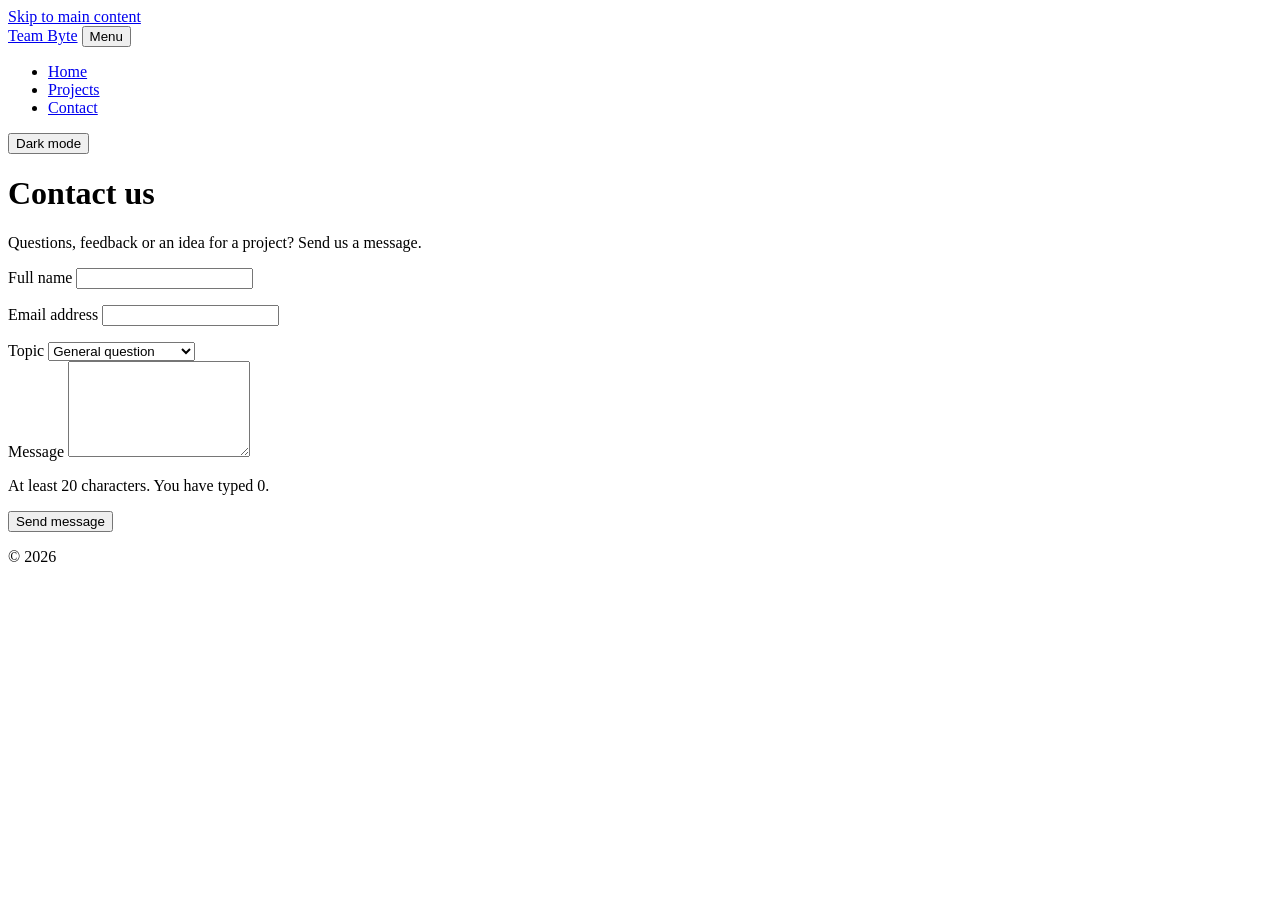
==== contact.html @ f0eadbe1 "ruth" ====
<!DOCTYPE html>
<html lang="en">
<head>
  <meta charset="UTF-8">
  <meta name="viewport" content="width=device-width, initial-scale=1.0">
  <meta name="description" content="Send a message to Team Byte.">
  <title>Contact | Team Byte</title>
  <link rel="stylesheet" href="css/styles.css">
  <script src="js/script.js" defer></script>
</head>
<body>
  <a class="skip-link" href="#main">Skip to main content</a>

  <header class="site-header">
    <div class="container header-inner">
      <a class="logo" href="index.html">Team Byte</a>
      <button class="nav-toggle" type="button" aria-expanded="false" aria-controls="site-nav">Menu</button>
      <nav id="site-nav" class="site-nav" aria-label="Main">
        <ul>
          <li><a href="index.html">Home</a></li>
          <li><a href="projects.html">Projects</a></li>
          <li><a href="contact.html" aria-current="page">Contact</a></li>
        </ul>
      </nav>
      <button class="theme-toggle" type="button" aria-pressed="false">Dark mode</button>
    </div>
  </header>

  <main id="main" class="container">
    <header class="page-header">
      <h1>Contact us</h1>
      <p class="lead">Questions, feedback or an idea for a project? Send us a message.</p>
    </header>

    <form id="contact-form" class="contact-form" novalidate>
      <div class="field">
        <label for="name">Full name</label>
        <input type="text" id="name" name="name" autocomplete="name" required aria-describedby="name-error">
        <p class="error" id="name-error"></p>
      </div>

      <div class="field">
        <label for="email">Email address</label>
        <input type="email" id="email" name="email" autocomplete="email" required aria-describedby="email-error">
        <p class="error" id="email-error"></p>
      </div>

      <div class="field">
        <label for="topic">Topic</label>
        <select id="topic" name="topic">
          <option value="general">General question</option>
          <option value="collaboration">Collaboration</option>
          <option value="feedback">Feedback on our site</option>
        </select>
      </div>

      <div class="field">
        <label for="message">Message</label>
        <textarea id="message" name="message" rows="6" required minlength="20" aria-describedby="message-hint message-error"></textarea>
        <p class="hint" id="message-hint">At least 20 characters. You have typed <span id="char-count">0</span>.</p>
        <p class="error" id="message-error"></p>
      </div>

      <button class="button" type="submit">Send message</button>
      <p id="form-status" class="form-status" role="status"></p>
    </form>
  </main>

  <footer class="site-footer">
    <div class="container">
      <p>© <span id="year">2026<Team kampwany. Built for CSC 216.</p>
    </div>
  </footer>
</body>
</html>
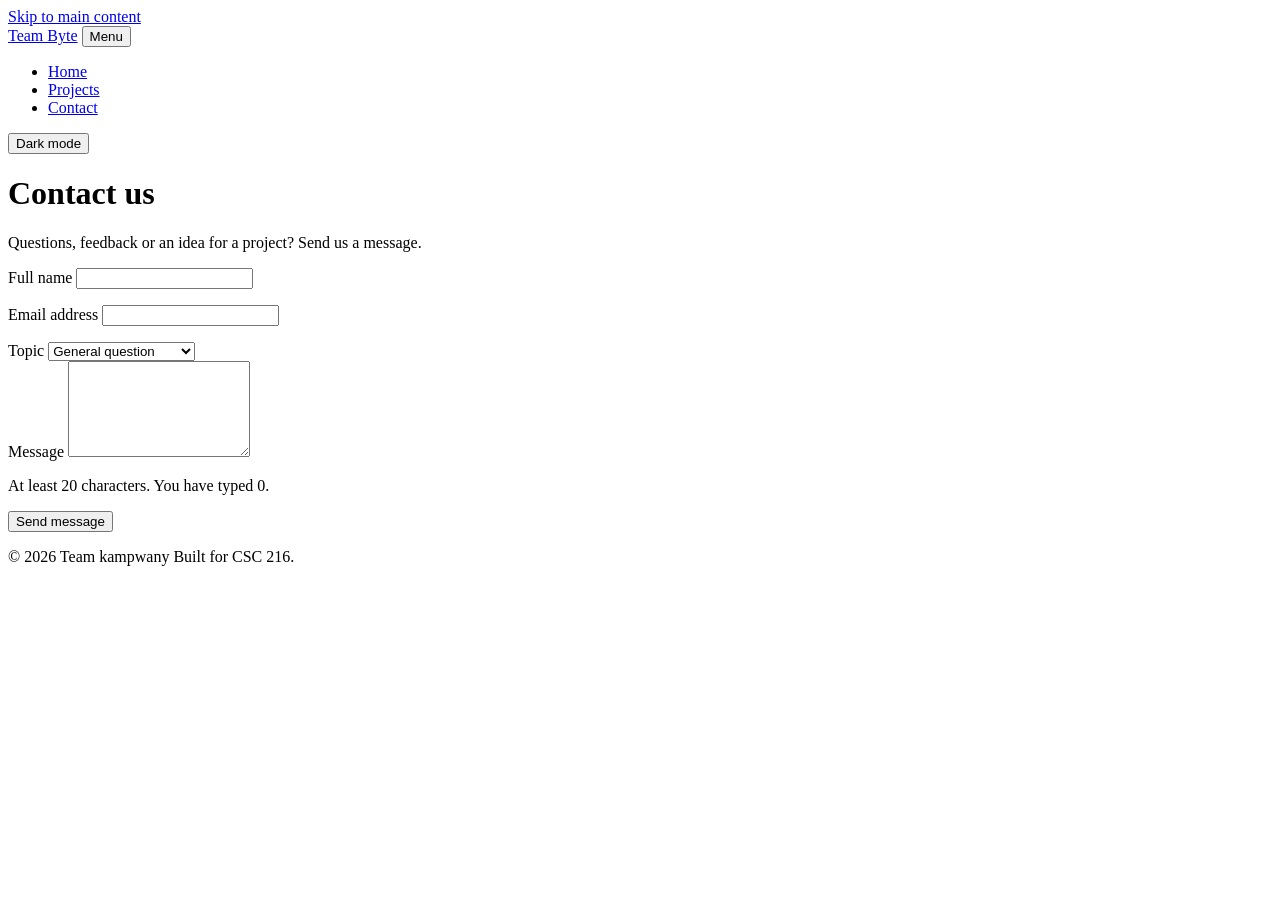
==== commit 16d32c21: "allan" ====
--- a/contact.html
+++ b/contact.html
@@ -4,7 +4,7 @@
   <meta charset="UTF-8">
   <meta name="viewport" content="width=device-width, initial-scale=1.0">
   <meta name="description" content="Send a message to Team Byte.">
-  <title>Contact | Team Byte</title>
+  <title>Contact | Kampwany</title>
   <link rel="stylesheet" href="css/styles.css">
   <script src="js/script.js" defer></script>
 </head>
@@ -68,7 +68,7 @@
 
   <footer class="site-footer">
     <div class="container">
-      <p>© <span id="year">2026<Team kampwany. Built for CSC 216.</p>
+      <p>© <span id="year">2026</span> Team kampwany Built for CSC 216.</p>
     </div>
   </footer>
 </body>
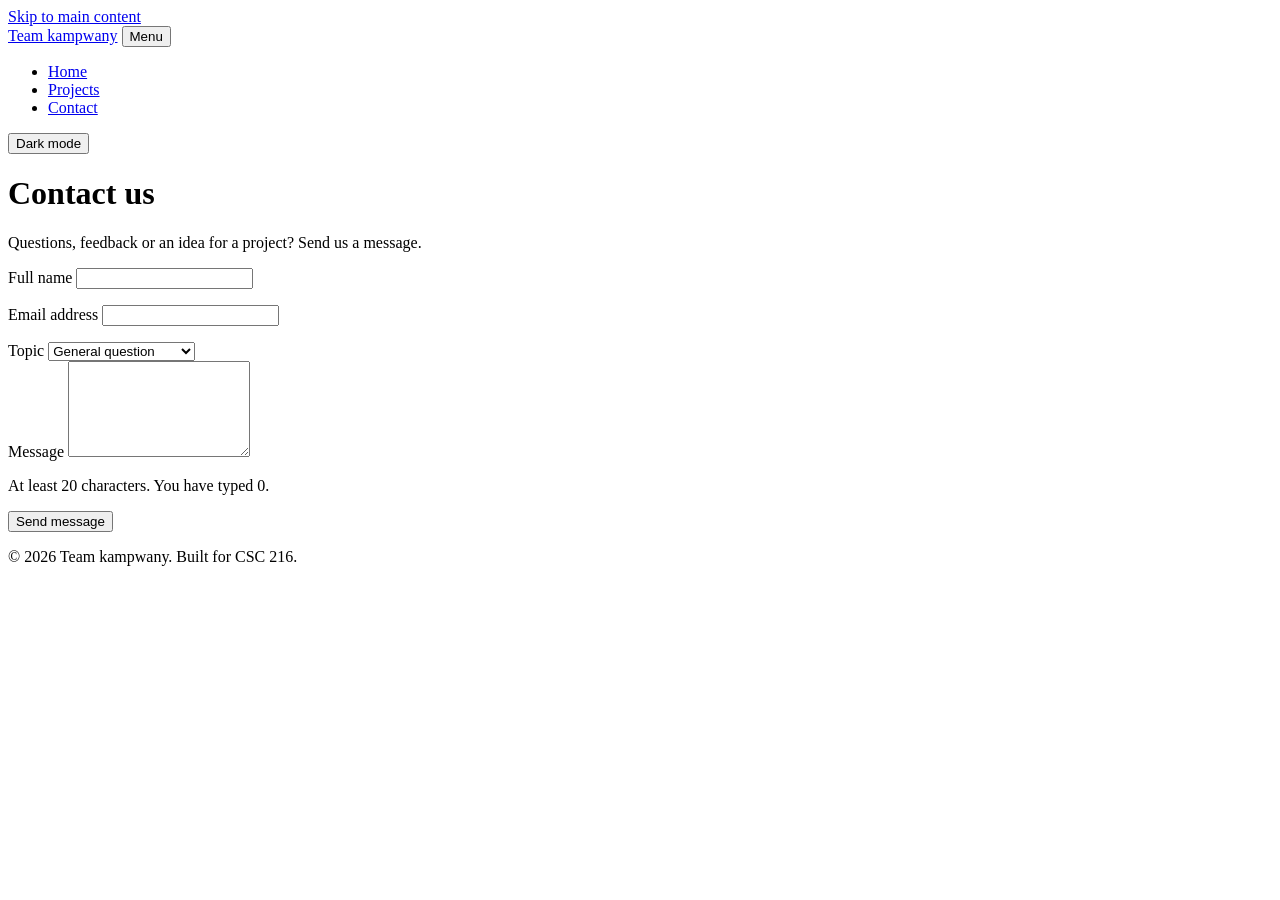
==== commit f07f2cab: "Merge branch 'main' of https://github.com/kampwany/css-and-js" ====
--- a/contact.html
+++ b/contact.html
@@ -3,8 +3,8 @@
 <head>
   <meta charset="UTF-8">
   <meta name="viewport" content="width=device-width, initial-scale=1.0">
-  <meta name="description" content="Send a message to Team Byte.">
-  <title>Contact | Kampwany</title>
+  <meta name="description" content="Send a message to Team kampwany.">
+  <title>Contact | Team kampwany</title>
   <link rel="stylesheet" href="css/styles.css">
   <script src="js/script.js" defer></script>
 </head>
@@ -13,7 +13,7 @@
 
   <header class="site-header">
     <div class="container header-inner">
-      <a class="logo" href="index.html">Team Byte</a>
+      <a class="logo" href="index.html">Team kampwany</a>
       <button class="nav-toggle" type="button" aria-expanded="false" aria-controls="site-nav">Menu</button>
       <nav id="site-nav" class="site-nav" aria-label="Main">
         <ul>
@@ -68,7 +68,7 @@
 
   <footer class="site-footer">
     <div class="container">
-      <p>© <span id="year">2026</span> Team kampwany Built for CSC 216.</p>
+      <p>© <span id="year">2026</span> Team kampwany. Built for CSC 216.</p>
     </div>
   </footer>
 </body>
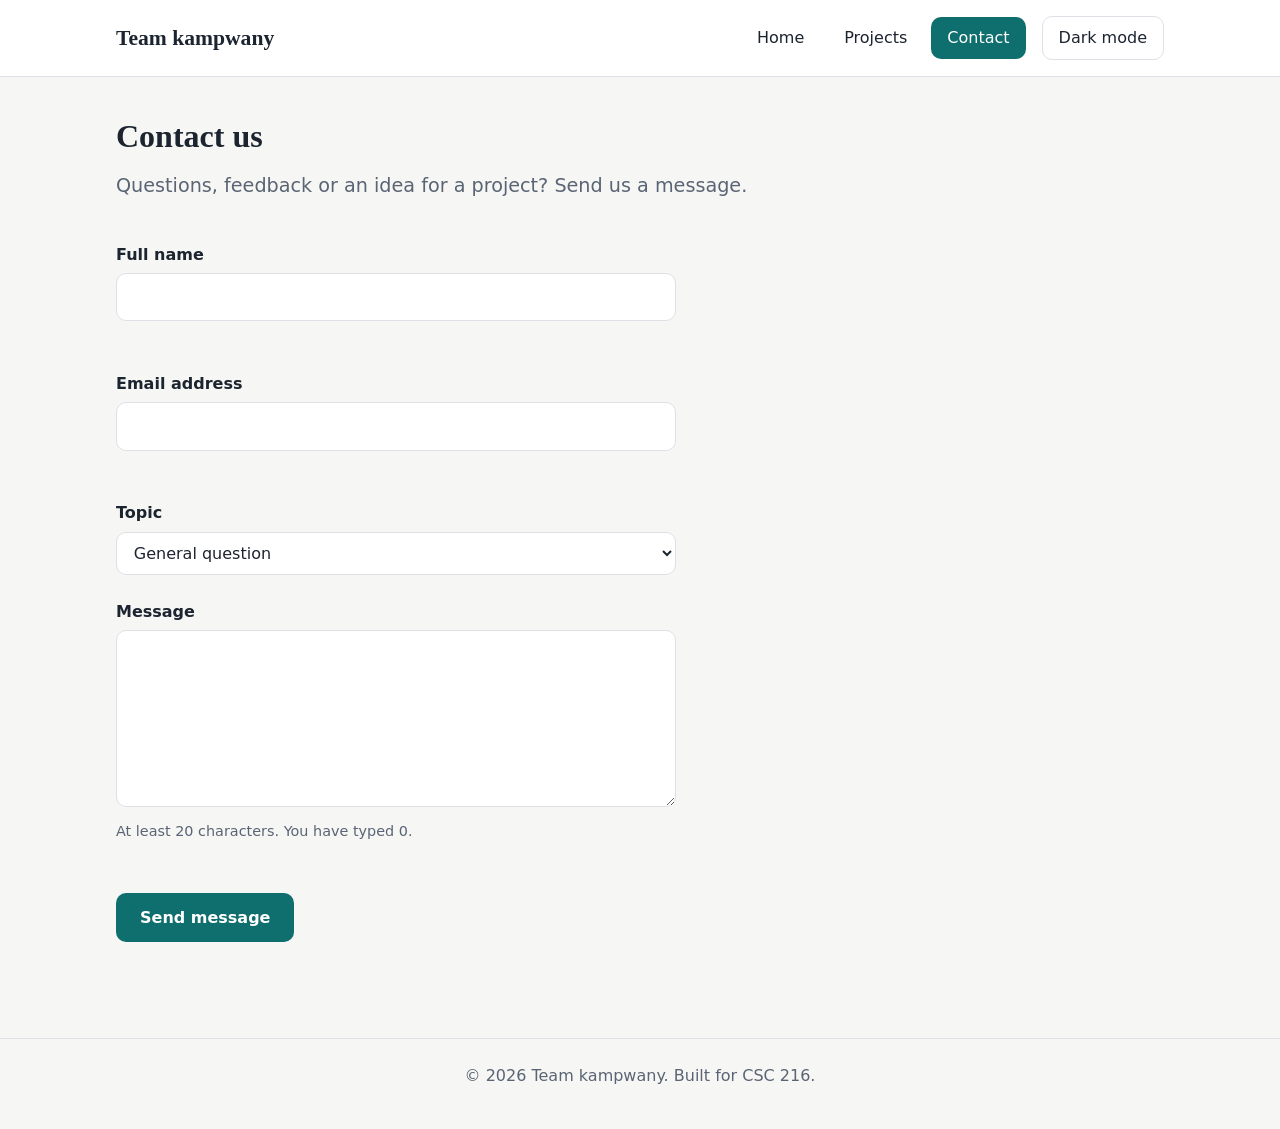
==== commit 0ba728fa: "allan" ====
--- a/contact.html
+++ b/contact.html
@@ -5,8 +5,8 @@
   <meta name="viewport" content="width=device-width, initial-scale=1.0">
   <meta name="description" content="Send a message to Team kampwany.">
   <title>Contact | Team kampwany</title>
-  <link rel="stylesheet" href="css/styles.css">
-  <script src="js/script.js" defer></script>
+  <link rel="stylesheet" href="style.css">
+  <script src="script.js" defer></script>
 </head>
 <body>
   <a class="skip-link" href="#main">Skip to main content</a>
--- a/style.css
+++ b/style.css
@@ -0,0 +1,422 @@
+/* =====================================================
+   Team website stylesheet (CSC 216, Lab 2)
+   One file styles every page on the site.
+   ===================================================== */
+
+/* ---------- 1. Design tokens ---------- */
+:root {
+  --color-bg: #f6f7f4;
+  --color-surface: #ffffff;
+  --color-text: #1c2430;
+  --color-muted: #5a6474;
+  --color-primary: #0f6e6e;
+  --color-primary-dark: #0a5050;
+  --color-on-primary: #ffffff;
+  --color-border: #dde1e6;
+  --color-error: #b3261e;
+  --color-success: #1e7b3a;
+
+  --font-body: system-ui, -apple-system, "Segoe UI", Roboto, Arial, sans-serif;
+  --font-heading: Georgia, "Times New Roman", serif;
+
+  --space-1: 0.5rem;
+  --space-2: 1rem;
+  --space-3: 1.5rem;
+  --space-4: 2.5rem;
+  --space-5: 4rem;
+
+  --radius: 10px;
+  --max-width: 1080px;
+}
+
+body.dark {
+  --color-bg: #11161d;
+  --color-surface: #1a212b;
+  --color-text: #e7ebf0;
+  --color-muted: #a2abb9;
+  --color-primary: #4fc1c1;
+  --color-primary-dark: #83d8d8;
+  --color-on-primary: #0b1f1f;
+  --color-border: #2b3340;
+  --color-error: #ff8a80;
+  --color-success: #7ddc97;
+  color-scheme: dark;
+}
+
+/* ---------- 2. Base and reset ---------- */
+*,
+*::before,
+*::after {
+  box-sizing: border-box;
+}
+
+body {
+  margin: 0;
+  font-family: var(--font-body);
+  font-size: 1rem;
+  line-height: 1.6;
+  color: var(--color-text);
+  background-color: var(--color-bg);
+  transition: background-color 0.3s ease, color 0.3s ease;
+}
+
+h1,
+h2,
+h3 {
+  font-family: var(--font-heading);
+  line-height: 1.2;
+  margin: 0 0 var(--space-2);
+}
+
+p {
+  margin: 0 0 var(--space-2);
+}
+
+a {
+  color: var(--color-primary);
+}
+
+a:hover {
+  color: var(--color-primary-dark);
+}
+
+img {
+  max-width: 100%;
+  display: block;
+}
+
+:focus-visible {
+  outline: 3px solid var(--color-primary);
+  outline-offset: 3px;
+}
+
+/* ---------- 3. Layout helpers ---------- */
+.container {
+  width: 100%;
+  max-width: var(--max-width);
+  margin-inline: auto;
+  padding-inline: var(--space-2);
+}
+
+.section {
+  padding-block: var(--space-4);
+}
+
+.skip-link {
+  position: absolute;
+  top: -4rem;
+  left: var(--space-2);
+  z-index: 100;
+  padding: var(--space-1) var(--space-2);
+  border-radius: var(--radius);
+  background-color: var(--color-primary);
+  color: var(--color-on-primary);
+}
+
+.skip-link:focus {
+  top: var(--space-2);
+}
+
+/* ---------- 4. Header and navigation ---------- */
+.site-header {
+  position: sticky;
+  top: 0;
+  z-index: 10;
+  background-color: var(--color-surface);
+  border-bottom: 1px solid var(--color-border);
+}
+
+.header-inner {
+  display: flex;
+  flex-wrap: wrap;
+  align-items: center;
+  gap: var(--space-2);
+  padding-block: var(--space-2);
+}
+
+.logo {
+  margin-right: auto;
+  font-family: var(--font-heading);
+  font-size: 1.35rem;
+  font-weight: 700;
+  color: var(--color-text);
+  text-decoration: none;
+}
+
+.site-nav ul {
+  display: flex;
+  gap: var(--space-1);
+  margin: 0;
+  padding: 0;
+  list-style: none;
+}
+
+.site-nav a {
+  display: block;
+  padding: var(--space-1) var(--space-2);
+  border-radius: var(--radius);
+  color: var(--color-text);
+  font-weight: 500;
+  text-decoration: none;
+}
+
+.site-nav a:hover {
+  background-color: var(--color-bg);
+}
+
+.site-nav a[aria-current="page"] {
+  background-color: var(--color-primary);
+  color: var(--color-on-primary);
+}
+
+.nav-toggle,
+.theme-toggle {
+  padding: var(--space-1) var(--space-2);
+  border: 1px solid var(--color-border);
+  border-radius: var(--radius);
+  background-color: transparent;
+  color: var(--color-text);
+  font: inherit;
+  cursor: pointer;
+}
+
+.theme-toggle[aria-pressed="true"] {
+  border-color: var(--color-primary);
+  color: var(--color-primary);
+}
+
+.nav-toggle {
+  display: none;
+}
+
+/* ---------- 5. Buttons and hero ---------- */
+.button {
+  display: inline-block;
+  padding: 0.75rem 1.5rem;
+  border: none;
+  border-radius: var(--radius);
+  background-color: var(--color-primary);
+  color: var(--color-on-primary);
+  font: inherit;
+  font-weight: 600;
+  text-decoration: none;
+  cursor: pointer;
+  transition: background-color 0.2s ease, transform 0.2s ease;
+}
+
+.button:hover {
+  background-color: var(--color-primary-dark);
+  color: var(--color-on-primary);
+  transform: translateY(-2px);
+}
+
+.hero {
+  padding-block: var(--space-5);
+  background: linear-gradient(135deg, var(--color-surface), var(--color-bg));
+  border-bottom: 1px solid var(--color-border);
+}
+
+.hero h1 {
+  max-width: 18ch;
+  font-size: clamp(2rem, 5vw, 3.25rem);
+}
+
+.eyebrow {
+  margin-bottom: var(--space-1);
+  color: var(--color-primary);
+  font-size: 0.8rem;
+  font-weight: 700;
+  letter-spacing: 0.12em;
+  text-transform: uppercase;
+}
+
+.lead {
+  max-width: 55ch;
+  margin-bottom: var(--space-3);
+  color: var(--color-muted);
+  font-size: 1.2rem;
+}
+
+.page-header {
+  padding-block: var(--space-4) var(--space-2);
+}
+
+/* ---------- 6. Cards and grids ---------- */ 
+.team-grid, 
+.project-grid { 
+  display: grid; 
+  grid-template-columns: repeat(auto-fit, minmax(260px, 1fr)); 
+  gap: var(--space-3); 
+} 
+ 
+.card { 
+  padding: var(--space-3); 
+  border: 1px solid var(--color-border); 
+  border-radius: var(--radius); 
+  background-color: var(--color-surface); 
+} 
+ 
+.avatar { 
+  display: grid; 
+  place-items: center; 
+  width: 64px; 
+  height: 64px; 
+  margin-bottom: var(--space-2); 
+  border-radius: 50%; 
+  background-color: var(--color-primary); 
+  color: var(--color-on-primary); 
+  font-size: 1.25rem; 
+  font-weight: 700; 
+} 
+ 
+.role { 
+  color: var(--color-primary); 
+  font-weight: 600; 
+} 
+ 
+.skill-list { 
+  padding-left: 1.25rem; 
+} 
+ 
+.skill-list li { 
+  margin-bottom: var(--space-1); 
+} 
+
+/* ---------- 7. Projects page ---------- */ 
+.filters { 
+  display: flex; 
+  flex-wrap: wrap; 
+  gap: var(--space-1); 
+  margin-bottom: var(--space-2); 
+} 
+ 
+.filter-btn { 
+  padding: 0.4rem 1rem; 
+  border: 1px solid var(--color-border); 
+  border-radius: 999px; 
+  background-color: var(--color-surface); 
+  color: var(--color-text); 
+  font: inherit; 
+  cursor: pointer; 
+} 
+ 
+.filter-btn[aria-pressed="true"] { 
+  border-color: var(--color-primary); 
+  background-color: var(--color-primary); 
+  color: var(--color-on-primary); 
+} 
+ 
+.project-count { 
+  color: var(--color-muted); 
+} 
+ 
+.tag { 
+  display: inline-block; 
+  margin-bottom: var(--space-1); 
+  color: var(--color-primary); 
+  font-size: 0.75rem; 
+  font-weight: 700; 
+  letter-spacing: 0.06em; 
+  text-transform: uppercase; 
+} 
+/* ---------- 8. Contact form ---------- */ 
+.contact-form { 
+  max-width: 560px; 
+  padding-bottom: var(--space-4); 
+} 
+ 
+.field { 
+  margin-bottom: var(--space-3); 
+} 
+ 
+label { 
+  display: block; 
+  margin-bottom: 0.35rem; 
+  font-weight: 600; 
+} 
+ 
+input, 
+select, 
+textarea { 
+  width: 100%; 
+  padding: 0.65rem 0.8rem; 
+  border: 1px solid var(--color-border); 
+  border-radius: var(--radius); 
+  background-color: var(--color-surface); 
+  color: var(--color-text); 
+  font: inherit; 
+} 
+ 
+input:focus, 
+select:focus, 
+textarea:focus { 
+  border-color: var(--color-primary); 
+} 
+ 
+input[aria-invalid="true"], 
+textarea[aria-invalid="true"] { 
+  border-color: var(--color-error); 
+} 
+ 
+.hint, 
+.error { 
+  margin: 0.35rem 0 0; 
+  font-size: 0.9rem; 
+} 
+ 
+.hint { 
+  color: var(--color-muted); 
+} 
+ 
+.error { 
+  min-height: 1.4em; 
+  color: var(--color-error); 
+} 
+ 
+.form-status { 
+  margin-top: var(--space-2); 
+  color: var(--color-success); 
+  font-weight: 600; 
+} 
+/* ---------- 9. Footer ---------- */ 
+.site-footer { 
+  margin-top: var(--space-4); 
+  padding-block: var(--space-3); 
+  border-top: 1px solid var(--color-border); 
+  color: var(--color-muted); 
+  text-align: center; 
+} 
+ 
+/* ---------- 10. Small screens ---------- */ 
+@media (max-width: 700px) { 
+  .nav-toggle { 
+    display: inline-block; 
+  } 
+ 
+  .site-nav { 
+    display: none; 
+    order: 3; 
+    width: 100%; 
+  } 
+ 
+  .site-nav.open { 
+    display: block; 
+  } 
+ 
+  .site-nav ul { 
+    flex-direction: column; 
+  } 
+ 
+  .section { 
+    padding-block: var(--space-3); 
+  } 
+} 
+ 
+/* ---------- 11. Respect reduced-motion preferences ---------- */ 
+@media (prefers-reduced-motion: reduce) { 
+  *, 
+  *::before, 
+  *::after { 
+    transition: none !important; 
+  } 
+} 
